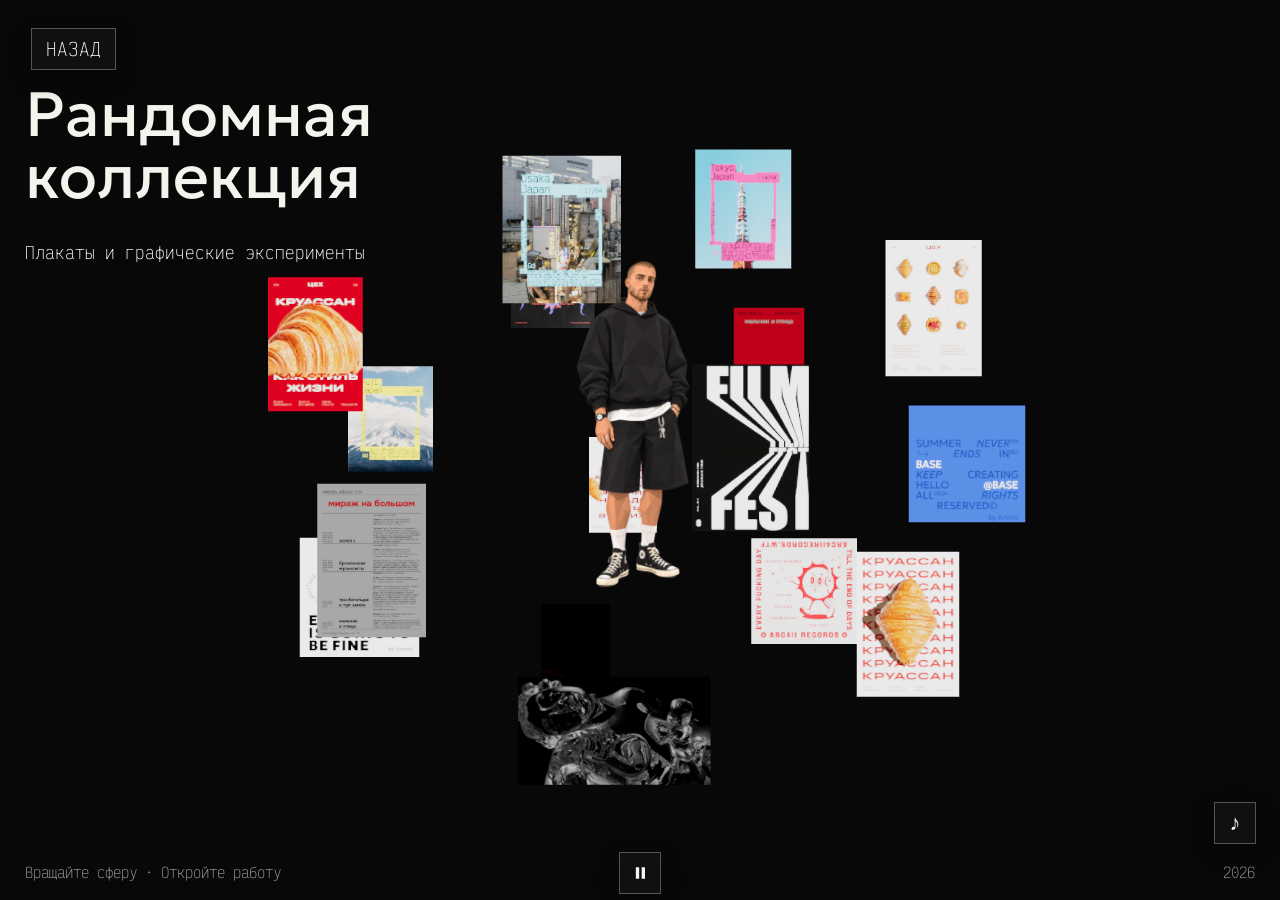
==== collection/index.html @ 6b71344b "Publish portfolio with current local updates" ====
<!doctype html>
<html lang="ru">
<head><script src="/site-gateway.js?v=20261010-history-player-v1"></script>
<meta charset="utf-8"><meta name="viewport" content="width=device-width, initial-scale=1">
<meta name="theme-color" content="#080808"><meta name="description" content="Коллекция плакатов и графических экспериментов Арсения Осипчука.">
<title>Рандомная коллекция — Арсений Осипчук</title>
<link rel="icon" type="image/png" sizes="32x32" href="../assets/favicon/geologica-a-32.png"><link rel="icon" type="image/png" sizes="16x16" href="../assets/favicon/geologica-a-16.png"><link rel="apple-touch-icon" sizes="180x180" href="../assets/favicon/geologica-a-180.png">
<link rel="stylesheet" href="collection.css?v=20261010-controls-42px">
<link rel="stylesheet" href="/control-buttons.css?v=20261010-plain-controls"></head>
<body>
<header class="topbar"><a href="../projects/" class="back">НАЗАД</a></header>
<main>
<div class="page-title"><h1>Рандомная<br>коллекция</h1><p>Плакаты и графические эксперименты</p></div>
<div id="stage" aria-label="Интерактивная сфера с работами"><p id="loading" role="status">Загрузка коллекции…</p></div>
<div id="fallback" hidden></div>
<div id="hover-label" aria-hidden="true"></div>
<section id="detail" tabindex="-1" role="dialog" aria-modal="true" aria-labelledby="work-title" hidden>
<button id="close" aria-label="Закрыть работу"><span aria-hidden="true">×</span></button>
<div class="artwork-orbit"><figure class="artwork" aria-labelledby="work-title"><img id="work-image" alt=""><video id="work-video" muted autoplay loop playsinline disablepictureinpicture disableremoteplayback preload="metadata" hidden></video></figure></div>
<nav class="work-caption" aria-label="Просмотр работ"><button id="previous-work" aria-label="Предыдущая работа">←</button><h2 id="work-title"></h2><span id="work-number"></span><button id="next-work" aria-label="Следующая работа">→</button></nav>
<img id="guide-image" src="../assets/character-buzz/neutral.png" alt="" aria-hidden="true">
<div class="speech-group">
<svg class="speech-connector" aria-hidden="true"><polygon id="speech-tail"/></svg>
<aside class="speech" aria-label="Комментарий Арсения"><p id="speech-text" aria-live="polite"></p></aside>
</div>

</section>
</main>
<footer class="bottom-bar"><span id="instruction"><span>Вращайте сферу</span><span><i aria-hidden="true"> · </i>Откройте работу</span></span><div class="controls"><button id="spin" aria-pressed="false" aria-label="Остановить вращение"><svg viewBox="0 0 24 24" aria-hidden="true"><path d="M7 5h4v14H7zM14 5h4v14h-4z"/></svg></button></div><span class="count">2026</span></footer>
<script type="module" src="collection.js?v=20261010-copy-final"></script>
</body></html>
---- collection/collection.css ----
@font-face{font-family:Geologica;src:url('../assets/geologica.ttf') format('truetype');font-weight:100 900;font-display:swap}
@font-face{font-family:Victor;src:url('../assets/victor-mono-ru-thin.ttf') format('truetype');font-weight:100 400;font-display:swap}
:root{--unit:calc(100vw / 1024)}
*{box-sizing:border-box}body{margin:0;background:#080808;color:#f4f4ef;font-family:Victor,monospace;font-size:14px;font-weight:100;overflow:hidden}button,select{font:inherit;color:inherit}button,a,select{-webkit-tap-highlight-color:transparent}button{cursor:pointer;border:0;background:none}a{color:inherit;text-decoration:none}button:hover,a:hover,select:hover{color:#929292;text-decoration:none}button:focus-visible,a:focus-visible,select:focus-visible{outline:2px solid #929292;outline-offset:5px}[hidden]{display:none!important}.topbar{position:fixed;top:calc(22 * var(--unit));left:calc(25 * var(--unit));z-index:10}.name{font-family:Geologica,sans-serif;font-size:24px;font-weight:600;letter-spacing:-.7px}.back{font-family:Victor,monospace;font-weight:400;font-size:calc(16 * var(--unit));line-height:calc(22 * var(--unit))}.page-title{position:absolute;top:calc(66 * var(--unit));left:calc(20 * var(--unit));z-index:2;pointer-events:none}.page-title h1{font-family:Geologica,sans-serif;font-weight:400;font-size:calc(50 * var(--unit));line-height:1;letter-spacing:0;margin:0}.page-title p{font-family:Victor,monospace;font-size:16px;font-weight:400;letter-spacing:0;line-height:1.5;max-width:260px;margin:32px 0 0}#stage{position:absolute;inset:0;touch-action:none;cursor:grab}#stage:active{cursor:grabbing}canvas{display:block;width:100%;height:100%}#loading{position:absolute;inset:48% 0 auto;text-align:center;color:#bbb}.bottom-bar{position:fixed;bottom:24px;left:28px;right:28px;display:flex;justify-content:space-between;align-items:center;gap:20px;z-index:5;color:#b8b8b3;font-size:12px}.controls{position:absolute;left:50%;top:50%;transform:translate(-50%,-50%);display:flex;gap:25px;align-items:center;white-space:nowrap}.controls button{padding:8px 0}.controls select{border:0;border-bottom:1px solid #444;background:#080808;padding:6px;max-width:165px;font-size:12px}.count{white-space:nowrap}#hover-label{position:fixed;z-index:9;background:#f5f5ec;color:#151515;padding:7px 11px;font-size:12px;pointer-events:none;opacity:0}.viewing .page-title,.viewing .bottom-bar,.viewing .topbar{opacity:.18;pointer-events:none}.viewing .bottom-bar .controls{visibility:hidden}#detail{position:fixed;inset:0;z-index:8;pointer-events:none}#detail button,#detail a{pointer-events:auto}.artwork{position:absolute;top:11vh;bottom:13vh;width:43vw;left:26%;margin:0;display:flex;flex-direction:column;align-items:center;justify-content:center;gap:16px}.artwork img,.artwork video{display:block;max-width:100%;max-height:calc(100% - 48px);object-fit:contain;box-shadow:0 12px 60px #0008;pointer-events:auto}.work-caption{display:flex;justify-content:space-between;width:100%;align-items:baseline;gap:20px;font-size:12px;color:#aaa}.work-caption h2{font-size:14px;font-weight:100;margin:0;color:#eee}.speech{position:absolute;left:73%;top:14%;width:min(23vw,310px);background:#eff1e7;color:#171c15;border-radius:3px;padding:20px 22px;font-family:Geologica,sans-serif;font-size:16px;line-height:1.5;box-shadow:0 10px 60px #0003;pointer-events:auto}.speech:after{content:'';position:absolute;bottom:-18px;left:28px;border-style:solid;border-width:19px 20px 0 0;border-color:#eff1e7 transparent transparent transparent}.speaker{font:11px Victor,monospace;text-transform:uppercase;letter-spacing:.08em;color:#4e6142}.speech p{min-height:72px;margin:10px 0 16px}#close{position:absolute;top:25px;right:28px;background:#080808;padding:6px;font-size:14px}#close span{font:24px sans-serif;margin-left:10px}.work-navigation{position:absolute;bottom:25px;left:26%;width:43vw;display:flex;justify-content:space-between}.work-navigation button{font-size:13px;padding:10px 0}.sr-only{position:absolute;width:1px;height:1px;margin:-1px;overflow:hidden;clip:rect(0,0,0,0);white-space:nowrap}#fallback{position:absolute;inset:200px 28px 90px;overflow:auto;grid-template-columns:repeat(4,1fr);gap:22px;display:grid}#fallback button img{width:100%;height:220px;object-fit:contain}#fallback button{font-size:12px}.no-webgl .page-title{top:85px}.no-webgl .speech:after{display:none}
@media(max-width:700px){.topbar{top:20px;left:20px;right:20px}.name{font-size:19px}.page-title{top:85px;left:20px}.page-title h1{font-size:32px}.page-title p{display:none}.bottom-bar{left:20px;right:20px;bottom:18px;flex-wrap:wrap;gap:9px}.bottom-bar #instruction{width:100%;font-size:11px}.controls{gap:15px}.count{margin-left:auto;font-size:10px}.controls button,.controls select{font-size:11px}.artwork{top:75px;left:8%;width:84%;bottom:auto;height:52dvh;gap:10px}.artwork img,.artwork video{max-height:calc(100% - 36px)}.work-caption h2{font-size:12px}.work-caption{font-size:11px}.speech{top:auto;left:36%;bottom:83px;width:59%;padding:14px 16px;font-size:13px;line-height:1.4}.speech p{min-height:55px;margin:8px 0 10px}.speech:after{bottom:25px;left:-16px;border-width:0 17px 16px 0;border-color:transparent #eff1e7 transparent transparent}.speaker{font-size:10px}.work-navigation{left:20px;right:20px;width:auto;bottom:19px}#close{top:18px;right:17px}.work-caption{gap:10px}#fallback{grid-template-columns:repeat(2,1fr)}#fallback button img{height:170px}}
@media(prefers-reduced-motion:reduce){*{scroll-behavior:auto!important}}

.speech-connector{position:absolute;inset:0;width:100%;height:100%;overflow:visible;pointer-events:none;fill:#eff1e7}
@media(min-width:700px){.speech:after{display:none}}
@media(max-width:699px){.speech-connector{display:none}}
.no-webgl .speech-connector{display:none}

/* A single shadow for the bubble and its tail keeps their shared fill seamless. */
.speech-group{--speech-color:#eff1e7;position:absolute;inset:0;pointer-events:none;z-index:2;filter:drop-shadow(0 10px 24px #0003)}
.speech{background:var(--speech-color);box-shadow:none}
.speech-connector{fill:var(--speech-color)}
#detail{overflow:hidden}
.artwork-orbit{position:absolute;inset:0;z-index:0;perspective:300vw;perspective-origin:47.5% 48%;pointer-events:none}
.artwork{backface-visibility:hidden;transform-style:preserve-3d}
.artwork.departing{pointer-events:none}
.artwork.departing img,.artwork.departing video{pointer-events:none}
#close,.work-navigation{z-index:3}

#guide-image{position:absolute;z-index:1;display:block;object-fit:contain;transform:translate(-50%,-100%);pointer-events:none}
.no-webgl #guide-image{display:none}

.speech p{min-height:0;margin:10px 0 0}

/* Keep the label outside the rotating artwork layer. */
.work-caption{position:absolute;left:26%;bottom:calc(13vh + 20px);width:43vw;z-index:1}
.artwork:after{content:'';display:block;flex:0 0 18px;width:100%}

/* Center every artwork in the same viewing area; keep the caption fixed below it. */
@media(min-width:701px){
 .artwork{top:clamp(90px,14vh,230px);bottom:max(110px,17vh);left:calc(47.5% - min(19vw,290px,23.5vh));width:min(38vw,580px,47vh);justify-content:center;gap:0}
 .artwork img,.artwork video{width:100%;height:auto;max-height:100%}
 .artwork:after{display:none}
 .work-navigation{left:calc(47.5% - min(19vw,290px,23.5vh));width:min(38vw,580px,47vh)}
 .work-caption{left:calc(47.5% - min(19vw,290px,23.5vh));width:min(38vw,580px,47vh);bottom:calc(max(110px,17vh) - 35px);top:auto}
}
.viewing #fallback{visibility:hidden}

/* Keep the original left / centered control / right layout, with the projects
   footer's type, color, and edge spacing. */
@media(min-width:701px){
 .bottom-bar{left:clamp(20px,1.953125vw,48px);right:clamp(20px,1.953125vw,48px);bottom:18px;display:flex;justify-content:space-between;align-items:center;gap:20px;color:#9b9b95;font:14px Victor,monospace}
 .bottom-bar .controls{position:absolute;left:50%;top:50%;transform:translate(-50%,-50%)}
 .bottom-bar .controls button{padding:0}
}

/* The phone detail is a single reading column. Its image, caption and
   commentary occupy separate rows; the character sits beside the bubble. */
@media(max-width:700px){
 .page-title p{display:block;max-width:none;margin:14px 0 0;font-size:13px;line-height:1.4}
 .bottom-bar{display:grid;grid-template-columns:1fr auto 1fr;align-items:end;column-gap:8px;row-gap:8px}
 .bottom-bar #instruction{grid-column:1/-1;width:auto;line-height:1.3}
 .bottom-bar .controls{position:static;grid-column:2;grid-row:2;transform:none;justify-self:center}
 .bottom-bar .count{grid-column:3;grid-row:2;margin:0;justify-self:end}
 body.viewing .topbar,body.viewing .page-title,body.viewing .bottom-bar{visibility:hidden}
 #detail{display:flex;flex-direction:column;gap:10px;overflow-x:hidden;overflow-y:auto;overscroll-behavior:contain;padding:74px 18px 22px;background:#080808}
 #close{position:fixed;top:16px;right:18px;padding:6px 0;z-index:5}
 .artwork-orbit{position:relative;inset:auto;flex:0 0 auto;width:100%;height:clamp(270px,48dvh,480px);perspective:none}
 .artwork{position:absolute;inset:0;top:0;left:0;bottom:auto;width:100%;height:100%;gap:0;margin:0;justify-content:center}
 .artwork img,.artwork video{width:auto;height:auto;max-width:100%;max-height:100%;object-fit:contain}
 .artwork:after{display:none}
 .work-caption{position:relative;top:auto;left:auto;bottom:auto;width:100%;min-height:22px;align-items:start;gap:12px;font-size:11px}
 .work-caption h2{font-size:12px;line-height:1.3}
 .work-caption span{flex:none}
 .speech-group{position:relative;inset:auto;flex:0 0 auto;width:100%;margin-top:8px;filter:none}
 .speech{position:relative;top:auto;left:auto;bottom:auto;width:calc(100% - 110px);min-width:190px;padding:12px 14px;font-size:12px;line-height:1.4;filter:drop-shadow(0 8px 16px #0004)}
 .speech p{margin:7px 0 0;min-height:0}
 .speech:after{display:block;top:36px;right:-18px;bottom:auto;left:auto;width:19px;height:19px;border:0;background:var(--speech-color);clip-path:polygon(0 0,100% 70%,0 100%)}
 #guide-image{position:absolute;top:calc(124px + clamp(270px,48dvh,480px))!important;left:auto!important;right:4px;bottom:auto;width:clamp(105px,29vw,138px)!important;height:auto!important;transform:none;z-index:3}
 .work-navigation{position:relative;left:auto;right:auto;bottom:auto;flex:0 0 auto;width:100%;margin-top:auto;padding-top:14px;z-index:4}
 .work-navigation button{padding:10px 0}
}

@media(max-width:700px){
 .back{display:none}
 .page-title{top:24px}
 .bottom-bar{grid-template-columns:1fr auto 1fr;align-items:center;gap:8px;bottom:max(18px,env(safe-area-inset-bottom))}
 .bottom-bar #instruction{grid-column:1;grid-row:1;font-size:10px}
 #instruction span{display:block}
 .bottom-bar .controls{grid-column:2;grid-row:1}
 .bottom-bar .controls button{max-width:70px;white-space:normal;line-height:1.3;text-align:center;padding:0}
 .bottom-bar .count{grid-column:3;grid-row:1;font-size:10px}
 #detail{height:100dvh;display:grid;grid-template-columns:42% 58%;grid-template-rows:minmax(0,1fr) 26px minmax(210px,34dvh);gap:8px 0;padding:64px 18px max(18px,env(safe-area-inset-bottom));overflow:hidden;pointer-events:auto;touch-action:pan-y pinch-zoom}
 .artwork-orbit{grid-column:1/-1;grid-row:1;height:100%;min-height:0;width:100%;touch-action:pan-y pinch-zoom}
 .artwork img,.artwork video{max-height:100%;max-width:100%}
 .work-caption{grid-column:1/-1;grid-row:2;min-height:0;align-items:center}
 .speech-group{grid-column:1/-1;grid-row:3;position:relative;inset:auto;height:100%;margin:0;filter:drop-shadow(0 8px 16px #0004)}
 .speech{position:absolute;top:0;right:0;left:auto;bottom:auto;width:58%;min-width:0;padding:11px 12px;font-size:12px;line-height:1.35;filter:none}
 .speech:after{display:none}
 .speech-connector{display:block}
 #guide-image{top:auto!important;bottom:max(18px,env(safe-area-inset-bottom));left:10px!important;right:auto;width:min(42vw,calc(34dvh * .66))!important;height:auto!important;transform:none;z-index:3}
 .work-navigation{display:none}
}

#instruction i{font-style:normal}
@media(max-width:700px){#instruction i{display:none}}

/* One shared mobile width for every poster and its stationary caption. */
@media(max-width:700px){
 #detail{--mobile-artwork-height:calc(100dvh - 64px - 26px - max(210px,34dvh) - 16px - max(18px,env(safe-area-inset-bottom)));--mobile-work-width:min(calc(100vw - 36px),calc(var(--mobile-artwork-height) * .7066))}
 .artwork{left:calc((100% - var(--mobile-work-width)) / 2);right:auto;width:var(--mobile-work-width)}
 .artwork img,.artwork video{width:100%;height:auto;max-height:100%;max-width:100%}
 .work-caption{width:var(--mobile-work-width);justify-self:center;gap:10px}
 .work-caption h2{min-width:0;overflow:hidden;text-overflow:ellipsis;white-space:nowrap}
}

@media(max-width:700px){
 .artwork-orbit{perspective:1200px;perspective-origin:50% 50%;overflow:visible}
}

/* Empty space dismisses the viewer; media keeps its original aspect ratio. */
#detail{pointer-events:auto}
.artwork img,.artwork video{transform:scale(var(--media-scale,1));transform-origin:center}
#guide-image{pointer-events:auto}

/* Keep the introduction on one line and match the shirt rotation control. */
.page-title p{max-width:none;white-space:nowrap}
.bottom-bar .controls #spin{width:42px;min-width:42px;height:42px;padding:0;display:grid;place-items:center}
.bottom-bar #spin svg{width:20px;height:20px;fill:currentColor}
@media(max-width:700px){.page-title p{font-size:min(13px,3.2vw)}.bottom-bar .controls #spin{width:34px;min-width:34px;height:42px}}

.page-title p.has-work-overlap{white-space:normal;max-width:260px}
@media(max-width:700px){.page-title p.has-work-overlap{max-width:245px}}

/* Collection controls stay plain; only the back link has the outlined treatment. */
.bottom-bar .controls #spin,.bottom-bar .controls #spin:hover{border:0;background:none;box-shadow:none}
.topbar .back{display:inline-flex;align-items:center;justify-content:center;height:42px;min-height:42px;font-size:clamp(14px,calc(14 * var(--unit)),18px);line-height:1.2;border:1px solid #555;background:#101010;box-shadow:0 8px 24px #0007;color:#f5f5f5;padding:0 14px}
.topbar .back:hover{color:#929292;text-decoration:none}

.speech #speech-text{margin:0}

/* One fixed caption row: previous, title, count, next. */
.work-caption{display:grid;grid-template-columns:24px minmax(0,1fr) auto 24px;align-items:center;gap:12px}
.work-caption h2{min-width:0;overflow:hidden;text-overflow:ellipsis;white-space:nowrap}
.work-caption button{display:grid;place-items:center;width:24px;height:32px;padding:0;font-size:20px;line-height:1;border:0;background:none;box-shadow:none}
.work-caption button:hover{background:none;color:#929292}
.work-caption #work-number{white-space:nowrap}
@media(max-width:700px){.work-caption{grid-template-columns:20px minmax(0,1fr) auto 20px;gap:7px}.work-caption button{width:20px;font-size:18px}}

/* Align the desktop navigation centre with the 42px music launcher at bottom 56px. */
@media(min-width:701px){.work-caption{bottom:61px;height:32px}}

@media(max-width:700px){
 #previous-work,#next-work,#close{display:none}
 .work-caption{grid-template-columns:minmax(0,1fr) auto}
}

@media(max-width:700px){.topbar .back{display:none}}

/* Rotation uses the shared outlined play/pause button again. */
.bottom-bar .controls #spin{border:1px solid #555;background:#101010;box-shadow:0 8px 24px #0007;color:#f5f5f5}
.bottom-bar .controls #spin:hover{background:#101010;color:#929292}

/* A single mobile rotation control shares the music launcher's baseline. */
@media(max-width:700px){
 .bottom-bar #instruction,.bottom-bar .count{display:none}
 .bottom-bar{bottom:54px;height:42px;display:flex;align-items:center;justify-content:center}
 .bottom-bar .controls{position:static;transform:none;margin:0}
 .bottom-bar .controls #spin{width:42px;min-width:42px;height:42px}
}

/* Match the outlined navigation controls used across projects. */
#close{position:fixed;top:56px;right:24px;display:inline-flex;align-items:center;justify-content:center;width:42px;height:42px;min-height:42px;padding:0;border:1px solid #555;background:#101010;box-shadow:0 8px 24px #0007;color:#f5f5f5}
#close span{margin-left:0;font:100 28px/1 Geologica,sans-serif}
#close:hover{color:#929292}
@media(max-width:700px){#close{display:none}}
---- control-buttons.css ----
/* The outlined music launcher defines the portfolio's control buttons. */
.turntable-controls button,.carousel-controls button{
 min-height:42px;
 border:1px solid #555;
 border-radius:0;
 background:#101010;
 box-shadow:0 8px 24px #0007;
 color:#f5f5f5;
 padding:8px 14px;
 cursor:pointer;
}
.turntable-controls button:hover,.carousel-controls button:hover{
 color:#929292;
 text-decoration:none;
 background:#101010;
}
.turntable-controls button[aria-pressed=true]{color:#929292}
.turntable-controls{gap:10px}
.turntable-controls button{min-width:78px}
@media(max-width:700px){
 .bottom-bar .controls #spin{max-width:142px;padding:8px 12px}
}
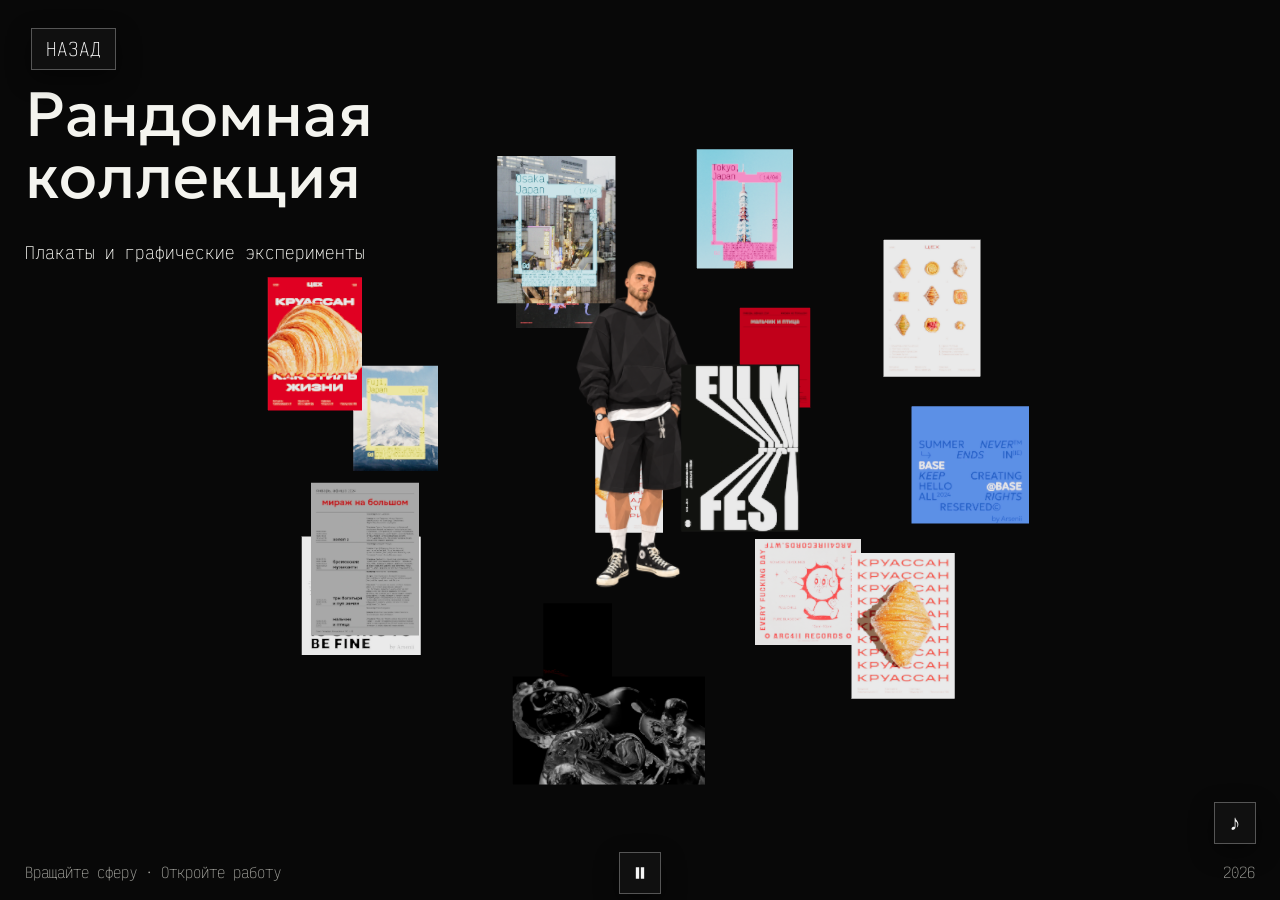
==== commit a018bcef: "Speed up shirt viewer and center collection pause" ====
--- a/collection/index.html
+++ b/collection/index.html
@@ -5,7 +5,7 @@
 <meta name="theme-color" content="#080808"><meta name="description" content="Коллекция плакатов и графических экспериментов Арсения Осипчука.">
 <title>Рандомная коллекция — Арсений Осипчук</title>
 <link rel="icon" type="image/png" sizes="32x32" href="../assets/favicon/geologica-a-32.png"><link rel="icon" type="image/png" sizes="16x16" href="../assets/favicon/geologica-a-16.png"><link rel="apple-touch-icon" sizes="180x180" href="../assets/favicon/geologica-a-180.png">
-<link rel="stylesheet" href="collection.css?v=20261010-controls-42px">
+<link rel="stylesheet" href="collection.css?v=20261103-pause">
 <link rel="stylesheet" href="/control-buttons.css?v=20261010-plain-controls"></head>
 <body>
 <header class="topbar"><a href="../projects/" class="back">НАЗАД</a></header>
@@ -26,6 +26,6 @@
 
 </section>
 </main>
-<footer class="bottom-bar"><span id="instruction"><span>Вращайте сферу</span><span><i aria-hidden="true"> · </i>Откройте работу</span></span><div class="controls"><button id="spin" aria-pressed="false" aria-label="Остановить вращение"><svg viewBox="0 0 24 24" aria-hidden="true"><path d="M7 5h4v14H7zM14 5h4v14h-4z"/></svg></button></div><span class="count">2026</span></footer>
-<script type="module" src="collection.js?v=20261010-copy-final"></script>
+<footer class="bottom-bar"><span id="instruction"><span>Вращайте сферу</span><span><i aria-hidden="true"> · </i>Откройте работу</span></span><div class="controls"><button id="spin" aria-pressed="false" aria-label="Остановить вращение"><svg viewBox="0 0 24 24" aria-hidden="true"><path d="M7 5h4v14H7zM13 5h4v14h-4z"/></svg></button></div><span class="count">2026</span></footer>
+<script type="module" src="collection.js?v=20261103-pause"></script>
 </body></html>
--- a/collection/collection.css
+++ b/collection/collection.css
@@ -160,7 +160,8 @@
  .bottom-bar #instruction,.bottom-bar .count{display:none}
  .bottom-bar{bottom:54px;height:42px;display:flex;align-items:center;justify-content:center}
  .bottom-bar .controls{position:static;transform:none;margin:0}
- .bottom-bar .controls #spin{width:42px;min-width:42px;height:42px}
+ .bottom-bar .controls #spin{width:42px;min-width:42px;height:42px;padding:0!important}
+ .bottom-bar .controls #spin svg{display:block;flex:none;margin:0;transform:none}
 }
 
 /* Match the outlined navigation controls used across projects. */
